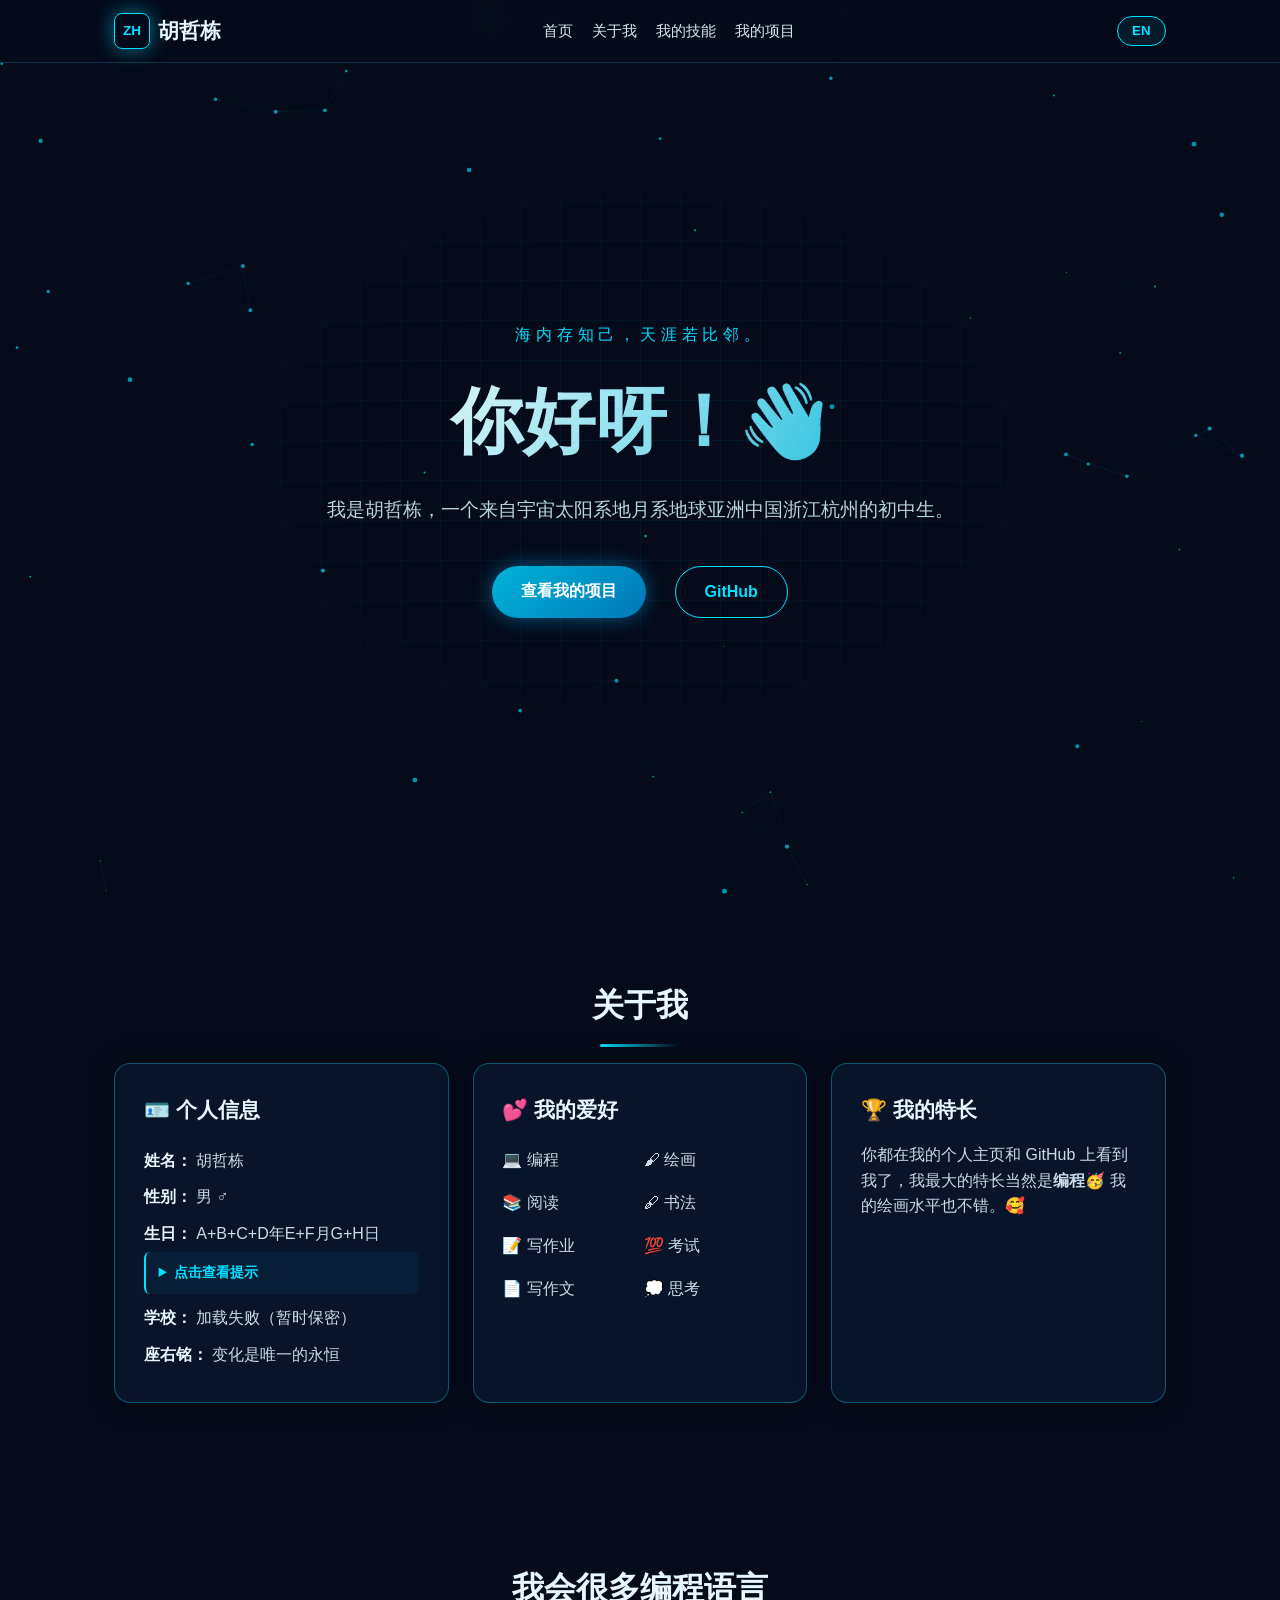
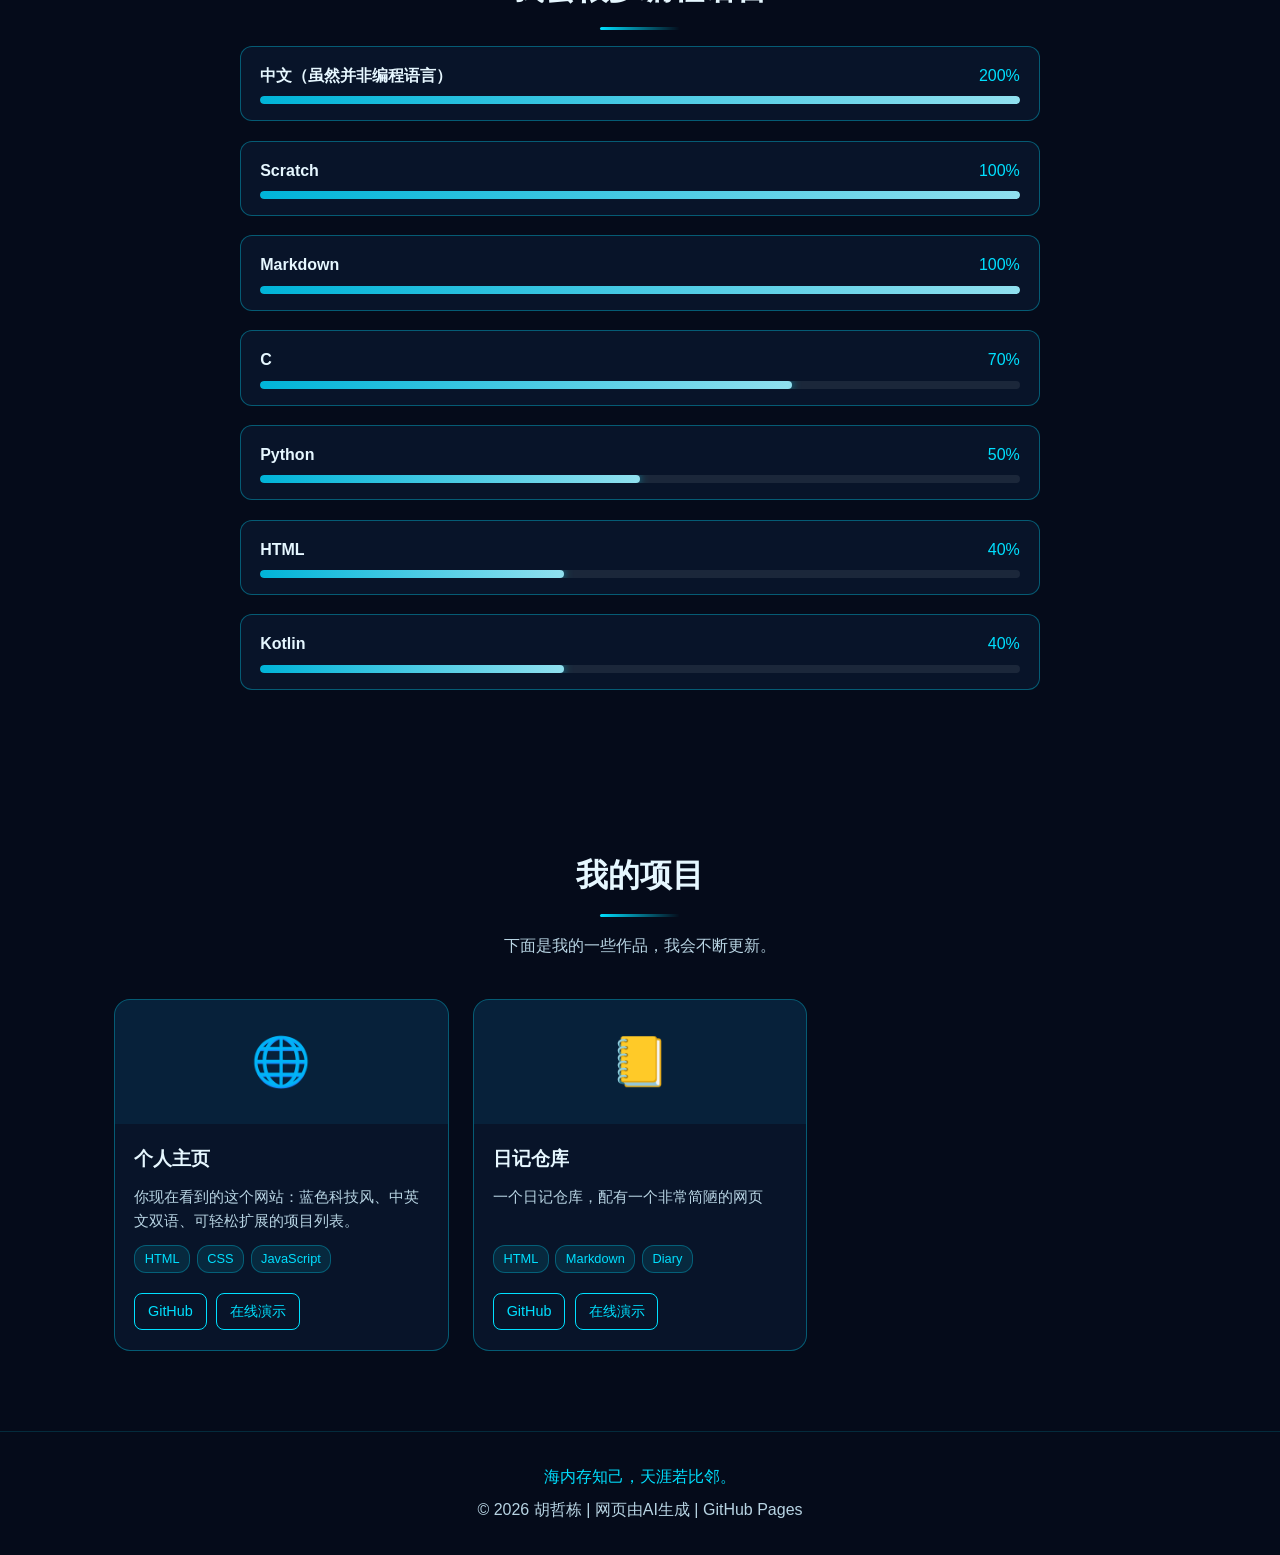
==== index.html @ 6ff2ed5d "修正了index.html的一些表达错误" ====
<!DOCTYPE html>
<html lang="zh-CN">
<head>
  <meta charset="UTF-8">
  <meta name="viewport" content="width=device-width, initial-scale=1.0">
  <title>胡哲栋 | Zhedong Hu</title>
  <meta name="description" content="海内存知己，天涯若比邻。胡哲栋的个人主页">
  <link rel="stylesheet" href="css/style.css">
</head>
<body>
  <!-- 背景动画 -->
  <canvas id="bg-canvas"></canvas>
  <div class="bg-grid"></div>

  <!-- 导航栏 -->
  <header class="navbar">
    <div class="nav-container">
      <a href="#home" class="logo">
        <span class="logo-icon">ZH</span>
        <span class="zh">胡哲栋</span>
        <span class="en">Zhedong Hu</span>
      </a>
      <nav class="nav-links">
        <a href="#home"><span class="zh">首页</span><span class="en">Home</span></a>
        <a href="#about"><span class="zh">关于我</span><span class="en">About</span></a>
        <a href="#skills"><span class="zh">我的技能</span><span class="en">Skills</span></a>
        <a href="#projects"><span class="zh">我的项目</span><span class="en">Projects</span></a>
      </nav>
      <button id="lang-toggle" class="lang-btn" aria-label="切换语言">
        <span class="zh">EN</span>
        <span class="en">中文</span>
      </button>
    </div>
  </header>

  <!-- 首页 Hero -->
  <section id="home" class="hero">
    <div class="hero-content">
      <p class="hero-theme">
        <span class="zh">海内存知己，天涯若比邻。</span>
        <span class="en">A bosom friend afar brings a distant land near.</span>
      </p>
      <h1 class="hero-title">
        <span class="zh">你好呀！👋</span>
        <span class="en">Hello there! 👋</span>
      </h1>
      <p class="hero-subtitle">
        <span class="zh">我是胡哲栋，一个来自宇宙太阳系地月系地球亚洲中国浙江杭州的初中生。</span>
        <span class="en">I'm Zhedong Hu, a junior high school student from Hangzhou, China.</span>
      </p>
      <div class="hero-actions">
        <a href="#projects" class="btn-primary">
          <span class="zh">查看我的项目</span>
          <span class="en">View My Projects</span>
        </a>
        <a href="https://github.com/ZhedongHu" target="_blank" rel="noopener" class="btn-outline">GitHub</a>
      </div>
    </div>
  </section>

  <!-- 关于我 -->
  <section id="about" class="section">
    <h2 class="section-title">
      <span class="zh">关于我</span>
      <span class="en">About Me</span>
    </h2>
    <div class="about-grid">
      <div class="card">
        <h3>🪪 <span class="zh">个人信息</span><span class="en">Personal Info</span></h3>
        <ul class="info-list">
          <li>
            <strong><span class="zh">姓名</span><span class="en">Name</span>：</strong>
            <span class="zh">胡哲栋</span>
            <span class="en">Zhedong Hu</span>
          </li>
          <li>
            <strong><span class="zh">性别</span><span class="en">Gender</span>：</strong>
            <span class="zh">男 ♂</span>
            <span class="en">Male ♂</span>
          </li>
          <li>
            <strong><span class="zh">生日</span><span class="en">Birthday</span>：</strong>
            <span class="zh">A+B+C+D年E+F月G+H日</span>
            <span class="en">A+B+C+D year E+F+G+H day</span>
            <details class="birthday-details">
              <summary><span class="zh">点击查看提示</span><span class="en">Hints</span></summary>
              <ol class="zh">
                <li>A 是最小的四位数；</li>
                <li>B 是最大的三位数；</li>
                <li>C 既不是质数，也不是合数；</li>
                <li>D+E-C=D；</li>
                <li>D=13；</li>
                <li>F 是圆周率小数点后第 5 位；</li>
                <li>G+H 保密。</li>
              </ol>
              <ol class="en">
                <li>A is the smallest four-digit number;</li>
                <li>B is the largest three-digit number;</li>
                <li>C is neither prime nor composite;</li>
                <li>D+E-C = D;</li>
                <li>D = 13;</li>
                <li>F is the 5th digit after the decimal point of π;</li>
                <li>G+H is confidential.</li>
              </ol>
            </details>
          </li>
          <li>
            <strong><span class="zh">学校</span><span class="en">School</span>：</strong>
            <span class="zh">加载失败（暂时保密）</span>
            <span class="en">Loading failed (temporarily undisclosed)</span>
          </li>
          <li>
            <strong><span class="zh">座右铭</span><span class="en">Motto</span>：</strong>
            <span class="zh">变化是唯一的永恒</span>
            <span class="en">Change is the only constant</span>
          </li>
        </ul>
      </div>

      <div class="card">
        <h3>💕 <span class="zh">我的爱好</span><span class="en">My Hobbies</span></h3>
        <ul class="hobby-list">
          <li>💻 <span class="zh">编程</span><span class="en">Programming</span></li>
          <li>🖌 <span class="zh">绘画</span><span class="en">Drawing</span></li>
          <li>📚 <span class="zh">阅读</span><span class="en">Reading</span></li>
          <li>🖋 <span class="zh">书法</span><span class="en">Calligraphy</span></li>
          <li>📝 <span class="zh">写作业</span><span class="en">Doing homework</span></li>
          <li>💯 <span class="zh">考试</span><span class="en">Taking exams</span></li>
          <li>📄 <span class="zh">写作文</span><span class="en">Writing essays</span></li>
          <li>💭 <span class="zh">思考</span><span class="en">Thinking</span></li>
        </ul>
      </div>

      <div class="card">
        <h3>🏆 <span class="zh">我的特长</span><span class="en">My Specialties</span></h3>
        <p class="specialty-text">
          <span class="zh">你都在我的个人主页和 GitHub 上看到我了，我最大的特长当然是<strong>编程</strong>🥳 我的绘画水平也不错。🥰</span>
          <span class="en">Since you've seen me on GitHub, my biggest specialty is, of course, <strong>programming</strong> 🥳 My drawing skills are not bad either. 🥰</span>
        </p>
      </div>
    </div>
  </section>

  <!-- 技能 -->
  <section id="skills" class="section">
    <h2 class="section-title">
      <span class="zh">我会很多编程语言</span>
      <span class="en">Programming Languages</span>
    </h2>
    <div class="skills-container">
      <div class="skill">
        <div class="skill-top">
          <span class="skill-name"><span class="zh">中文（虽然并非编程语言）</span><span class="en">Chinese(It's not a program language)</span></span>
          <span class="skill-level">200%</span>
        </div>
        <div class="skill-bar"><div class="skill-fill" style="width:100%"></div></div>
      </div>
      <div class="skill">
        <div class="skill-top">
          <span class="skill-name">Scratch</span>
          <span class="skill-level">100%</span>
        </div>
        <div class="skill-bar"><div class="skill-fill" style="width:100%"></div></div>
      </div>
      <div class="skill">
        <div class="skill-top">
          <span class="skill-name">Markdown</span>
          <span class="skill-level">100%</span>
        </div>
        <div class="skill-bar"><div class="skill-fill" style="width:100%"></div></div>
      </div>
      <div class="skill">
        <div class="skill-top">
          <span class="skill-name">C</span>
          <span class="skill-level">70%</span>
        </div>
        <div class="skill-bar"><div class="skill-fill" style="width:70%"></div></div>
      </div>
      <div class="skill">
        <div class="skill-top">
          <span class="skill-name">Python</span>
          <span class="skill-level">50%</span>
        </div>
        <div class="skill-bar"><div class="skill-fill" style="width:50%"></div></div>
      </div>
      <div class="skill">
        <div class="skill-top">
          <span class="skill-name">HTML</span>
          <span class="skill-level">40%</span>
        </div>
        <div class="skill-bar"><div class="skill-fill" style="width:40%"></div></div>
      </div>
      <div class="skill">
        <div class="skill-top">
          <span class="skill-name">Kotlin</span>
          <span class="skill-level">40%</span>
        </div>
        <div class="skill-bar"><div class="skill-fill" style="width:40%"></div></div>
      </div>
    </div>
  </section>

  <!-- 我的项目 -->
  <section id="projects" class="section">
    <h2 class="section-title">
      <span class="zh">我的项目</span>
      <span class="en">My Projects</span>
    </h2>
    <p class="section-subtitle">
      <span class="zh">下面是我的一些作品，我会不断更新。</span>
      <span class="en">Some of my work. I will keep updating.</span>
    </p>
    <div id="projects-grid" class="projects-grid"></div>
  </section>

  <!-- 页脚 -->
  <footer>
    <p class="footer-theme">
      <span class="zh">海内存知己，天涯若比邻。</span>
      <span class="en">A bosom friend afar brings a distant land near.</span>
    </p>
    <p>© 2026 <span class="zh">胡哲栋 | 网页由AI生成</span><span class="en">Zhedong Hu | This webpage is entirely generated by AI</span> | GitHub Pages</p>
  </footer>

  <script src="js/projects.js"></script>
  <script src="js/script.js"></script>
</body>
</html>
---- css/style.css ----
:root {
  --bg-deep: #050b1a;
  --bg-card: rgba(10, 25, 47, 0.75);
  --blue-1: #0a1128;
  --blue-2: #0d1b2a;
  --blue-3: #1b2a41;
  --cyan: #00e0ff;
  --blue: #0077b6;
  --light: #e6f7ff;
  --text: #d6e6f5;
  --border: rgba(0, 224, 255, 0.35);
  --glow: 0 0 20px rgba(0, 224, 255, 0.5);
}

* {
  margin: 0;
  padding: 0;
  box-sizing: border-box;
}

html {
  scroll-behavior: smooth;
}

body {
  font-family: "Segoe UI", "PingFang SC", "Microsoft YaHei", sans-serif;
  background: var(--bg-deep);
  color: var(--text);
  overflow-x: hidden;
  line-height: 1.6;
}

/* 双语显示控制 */
html[lang="zh-CN"] .en,
html[lang="zh"] .en {
  display: none !important;
}

html[lang="en"] .zh {
  display: none !important;
}

/* 背景 */
#bg-canvas {
  position: fixed;
  inset: 0;
  z-index: -2;
}

.bg-grid {
  position: fixed;
  inset: 0;
  z-index: -1;
  background-image:
    linear-gradient(rgba(0, 180, 255, 0.08) 1px, transparent 1px),
    linear-gradient(90deg, rgba(0, 180, 255, 0.08) 1px, transparent 1px);
  background-size: 40px 40px;
  mask-image: radial-gradient(ellipse at center, rgba(0, 0, 0, 1) 0%, rgba(0, 0, 0, 0) 75%);
  -webkit-mask-image: radial-gradient(ellipse at center, rgba(0, 0, 0, 1) 0%, rgba(0, 0, 0, 0) 75%);
}

/* 导航栏 */
.navbar {
  position: fixed;
  top: 0;
  left: 0;
  right: 0;
  z-index: 100;
  backdrop-filter: blur(10px);
  -webkit-backdrop-filter: blur(10px);
  background: rgba(5, 11, 26, 0.75);
  border-bottom: 1px solid rgba(0, 224, 255, 0.2);
}

.nav-container {
  max-width: 1100px;
  margin: 0 auto;
  display: flex;
  align-items: center;
  justify-content: space-between;
  padding: 0.8rem 1.5rem;
  gap: 1rem;
  flex-wrap: wrap;
}

.logo {
  font-size: 1.3rem;
  font-weight: 700;
  color: var(--light);
  text-decoration: none;
  display: flex;
  align-items: center;
  gap: 0.5rem;
}

.logo-icon {
  width: 36px;
  height: 36px;
  border: 1px solid var(--cyan);
  border-radius: 8px;
  display: grid;
  place-items: center;
  color: var(--cyan);
  box-shadow: var(--glow);
  font-size: 0.85rem;
}

.nav-links {
  display: flex;
  gap: 1.2rem;
  flex-wrap: wrap;
}

.nav-links a {
  color: var(--text);
  text-decoration: none;
  font-size: 0.95rem;
  transition: 0.3s;
}

.nav-links a:hover {
  color: var(--cyan);
  text-shadow: 0 0 8px var(--cyan);
}

.lang-btn {
  background: rgba(0, 224, 255, 0.08);
  border: 1px solid var(--cyan);
  color: var(--cyan);
  padding: 0.4rem 0.9rem;
  border-radius: 20px;
  cursor: pointer;
  font-weight: 600;
  transition: 0.3s;
  white-space: nowrap;
}

.lang-btn:hover {
  background: var(--cyan);
  color: #02111f;
  box-shadow: var(--glow);
}

/* Hero */
.hero {
  min-height: 100vh;
  display: flex;
  align-items: center;
  justify-content: center;
  text-align: center;
  padding: 6rem 1.5rem 3rem;
}

.hero-content {
  max-width: 800px;
}

.hero-theme {
  color: var(--cyan);
  letter-spacing: 0.3rem;
  font-size: 1rem;
  margin-bottom: 1rem;
}

.hero-title {
  font-size: clamp(2.5rem, 6vw, 4.5rem);
  background: linear-gradient(120deg, #ffffff, #90e0ef, #00b4d8);
  -webkit-background-clip: text;
  background-clip: text;
  color: transparent;
  margin-bottom: 1rem;
}

.hero-subtitle {
  font-size: 1.2rem;
  color: #b8d4e3;
  margin-bottom: 2rem;
}

.hero-actions {
  display: flex;
  justify-content: center;
  flex-wrap: wrap;
  gap: 0.8rem;
}

.btn-primary,
.btn-outline {
  display: inline-block;
  padding: 0.75rem 1.8rem;
  border-radius: 30px;
  text-decoration: none;
  margin: 0.5rem;
  font-weight: 600;
  transition: 0.3s;
}

.btn-primary {
  background: linear-gradient(135deg, #00b4d8, #0077b6);
  color: #fff;
  box-shadow: 0 0 20px rgba(0, 180, 255, 0.45);
}

.btn-primary:hover {
  transform: translateY(-2px);
  box-shadow: 0 0 30px rgba(0, 224, 255, 0.7);
}

.btn-outline {
  border: 1px solid var(--cyan);
  color: var(--cyan);
  background: transparent;
}

.btn-outline:hover {
  background: rgba(0, 224, 255, 0.1);
  box-shadow: 0 0 20px rgba(0, 224, 255, 0.3);
}

/* 通用 Section */
.section {
  max-width: 1100px;
  margin: 0 auto;
  padding: 5rem 1.5rem;
}

.section-title {
  font-size: 2rem;
  text-align: center;
  margin-bottom: 1rem;
  color: var(--light);
  position: relative;
}

.section-title::after {
  content: "";
  display: block;
  width: 80px;
  height: 3px;
  margin: 0.8rem auto 0;
  background: linear-gradient(90deg, var(--cyan), transparent);
  border-radius: 2px;
}

.section-subtitle {
  text-align: center;
  color: #b8d4e3;
  margin-bottom: 2.5rem;
}

/* 卡片 */
.card {
  background: var(--bg-card);
  border: 1px solid var(--border);
  border-radius: 16px;
  padding: 1.8rem;
  backdrop-filter: blur(10px);
  -webkit-backdrop-filter: blur(10px);
  box-shadow: 0 0 30px rgba(0, 0, 0, 0.35);
  transition: 0.3s;
}

.card:hover {
  border-color: var(--cyan);
  box-shadow: 0 0 30px rgba(0, 224, 255, 0.15);
  transform: translateY(-3px);
}

.about-grid {
  display: grid;
  grid-template-columns: repeat(auto-fit, minmax(280px, 1fr));
  gap: 1.5rem;
}

.card h3 {
  color: var(--light);
  margin-bottom: 1rem;
  font-size: 1.3rem;
}

.info-list {
  list-style: none;
}

.info-list li {
  padding: 0.35rem 0;
  color: #c9dce8;
}

.info-list strong {
  color: var(--light);
}

.birthday-details {
  margin-top: 0.3rem;
  background: rgba(0, 180, 255, 0.06);
  border-left: 2px solid var(--cyan);
  padding: 0.6rem 0.8rem;
  border-radius: 6px;
  font-size: 0.9rem;
}

.birthday-details summary {
  cursor: pointer;
  color: var(--cyan);
  font-weight: 600;
}

.birthday-details ol {
  margin-left: 1.2rem;
  padding-top: 0.4rem;
}

.hobby-list {
  list-style: none;
  display: grid;
  grid-template-columns: 1fr 1fr;
  gap: 0.5rem;
}

.hobby-list li {
  padding: 0.3rem 0;
  color: #c9dce8;
}

.specialty-text {
  color: #c9dce8;
}

/* 技能 */
.skills-container {
  display: flex;
  flex-direction: column;
  gap: 1.2rem;
  max-width: 800px;
  margin: 0 auto;
}

.skill {
  background: var(--bg-card);
  border: 1px solid var(--border);
  border-radius: 12px;
  padding: 1rem 1.2rem;
}

.skill-top {
  display: flex;
  justify-content: space-between;
  margin-bottom: 0.5rem;
}

.skill-name {
  font-weight: 600;
  color: var(--light);
}

.skill-level {
  color: var(--cyan);
}

.skill-bar {
  height: 8px;
  background: rgba(255, 255, 255, 0.08);
  border-radius: 4px;
  overflow: hidden;
}

.skill-fill {
  height: 100%;
  background: linear-gradient(90deg, #00b4d8, #90e0ef);
  box-shadow: 0 0 10px rgba(0, 224, 255, 0.6);
  border-radius: 4px;
  transition: width 1.2s ease;
}

/* 项目 */
.projects-grid {
  display: grid;
  grid-template-columns: repeat(auto-fill, minmax(280px, 1fr));
  gap: 1.5rem;
}

.project-card {
  background: var(--bg-card);
  border: 1px solid var(--border);
  border-radius: 16px;
  overflow: hidden;
  display: flex;
  flex-direction: column;
  transition: 0.3s;
}

.project-card:hover {
  transform: translateY(-6px);
  border-color: var(--cyan);
  box-shadow: 0 0 30px rgba(0, 224, 255, 0.18);
}

.project-icon {
  font-size: 3rem;
  padding: 1.5rem;
  text-align: center;
  background: rgba(0, 180, 255, 0.08);
}

.project-image img {
  width: 100%;
  height: 160px;
  object-fit: cover;
  display: block;
}

.project-body {
  padding: 1.2rem;
  display: flex;
  flex-direction: column;
  gap: 0.7rem;
  flex: 1;
}

.project-body h3 {
  color: var(--light);
}

.project-body p {
  color: #b8d4e3;
  font-size: 0.95rem;
  flex: 1;
}

.project-tags {
  display: flex;
  flex-wrap: wrap;
  gap: 0.4rem;
}

.tag {
  background: rgba(0, 224, 255, 0.1);
  border: 1px solid rgba(0, 224, 255, 0.3);
  color: var(--cyan);
  padding: 0.2rem 0.6rem;
  border-radius: 12px;
  font-size: 0.8rem;
}

.project-links {
  display: flex;
  gap: 0.6rem;
  margin-top: 0.5rem;
}

.project-links a {
  text-decoration: none;
  font-size: 0.9rem;
  padding: 0.4rem 0.8rem;
  border-radius: 8px;
  border: 1px solid var(--cyan);
  color: var(--cyan);
  transition: 0.3s;
}

.project-links a:hover {
  background: var(--cyan);
  color: #02111f;
  box-shadow: var(--glow);
}

.empty-tip {
  text-align: center;
  color: #b8d4e3;
  padding: 2rem;
}

/* 页脚 */
footer {
  text-align: center;
  padding: 2rem 1.5rem;
  border-top: 1px solid rgba(0, 224, 255, 0.15);
  color: #b8d4e3;
}

.footer-theme {
  color: var(--cyan);
  margin-bottom: 0.5rem;
}

/* 响应式 */
@media (max-width: 700px) {
  .nav-container {
    flex-direction: column;
    gap: 0.5rem;
  }

  .nav-links {
    gap: 0.6rem;
    justify-content: center;
  }

  .hero {
    min-height: 90vh;
  }
}
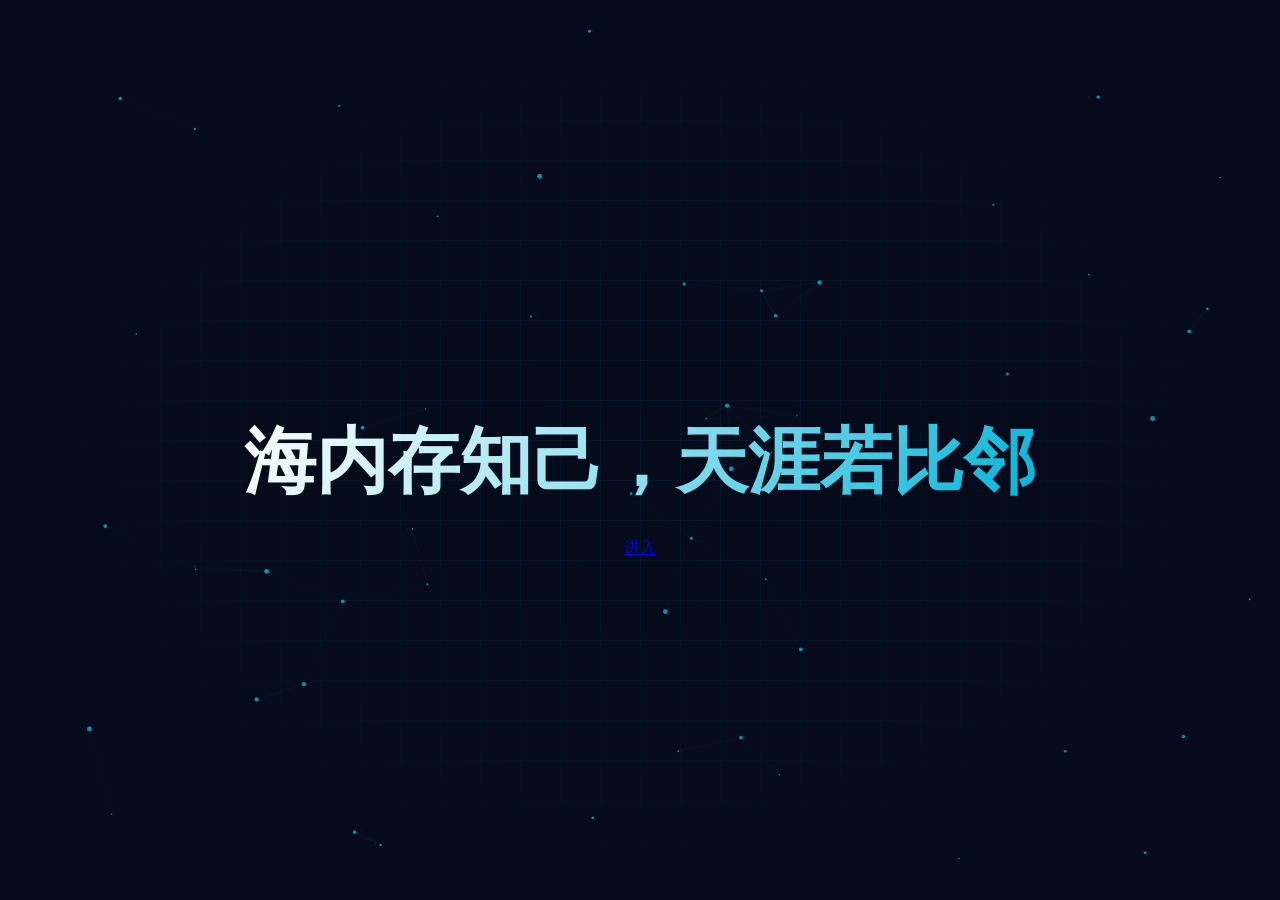
==== commit 37dc2aa8: "增加了起始页" ====
--- a/index.html
+++ b/index.html
@@ -12,215 +12,18 @@
   <canvas id="bg-canvas"></canvas>
   <div class="bg-grid"></div>
 
-  <!-- 导航栏 -->
-  <header class="navbar">
-    <div class="nav-container">
-      <a href="#home" class="logo">
-        <span class="logo-icon">ZH</span>
-        <span class="zh">胡哲栋</span>
-        <span class="en">Zhedong Hu</span>
-      </a>
-      <nav class="nav-links">
-        <a href="#home"><span class="zh">首页</span><span class="en">Home</span></a>
-        <a href="#about"><span class="zh">关于我</span><span class="en">About</span></a>
-        <a href="#skills"><span class="zh">我的技能</span><span class="en">Skills</span></a>
-        <a href="#projects"><span class="zh">我的项目</span><span class="en">Projects</span></a>
-      </nav>
-      <button id="lang-toggle" class="lang-btn" aria-label="切换语言">
-        <span class="zh">EN</span>
-        <span class="en">中文</span>
-      </button>
-    </div>
-  </header>
-
   <!-- 首页 Hero -->
   <section id="home" class="hero">
     <div class="hero-content">
       <p class="hero-theme">
-        <span class="zh">海内存知己，天涯若比邻。</span>
-        <span class="en">A bosom friend afar brings a distant land near.</span>
       </p>
       <h1 class="hero-title">
-        <span class="zh">你好呀！👋</span>
-        <span class="en">Hello there! 👋</span>
+        <span class="zh">海内存知己，天涯若比邻</span>
+        <span class="en">A bosom friend afar brings a distant land near.</span>
       </h1>
-      <p class="hero-subtitle">
-        <span class="zh">我是胡哲栋，一个来自宇宙太阳系地月系地球亚洲中国浙江杭州的初中生。</span>
-        <span class="en">I'm Zhedong Hu, a junior high school student from Hangzhou, China.</span>
-      </p>
-      <div class="hero-actions">
-        <a href="#projects" class="btn-primary">
-          <span class="zh">查看我的项目</span>
-          <span class="en">View My Projects</span>
-        </a>
-        <a href="https://github.com/ZhedongHu" target="_blank" rel="noopener" class="btn-outline">GitHub</a>
-      </div>
+      <a href="homepage.html">进入</a>
     </div>
   </section>
-
-  <!-- 关于我 -->
-  <section id="about" class="section">
-    <h2 class="section-title">
-      <span class="zh">关于我</span>
-      <span class="en">About Me</span>
-    </h2>
-    <div class="about-grid">
-      <div class="card">
-        <h3>🪪 <span class="zh">个人信息</span><span class="en">Personal Info</span></h3>
-        <ul class="info-list">
-          <li>
-            <strong><span class="zh">姓名</span><span class="en">Name</span>：</strong>
-            <span class="zh">胡哲栋</span>
-            <span class="en">Zhedong Hu</span>
-          </li>
-          <li>
-            <strong><span class="zh">性别</span><span class="en">Gender</span>：</strong>
-            <span class="zh">男 ♂</span>
-            <span class="en">Male ♂</span>
-          </li>
-          <li>
-            <strong><span class="zh">生日</span><span class="en">Birthday</span>：</strong>
-            <span class="zh">A+B+C+D年E+F月G+H日</span>
-            <span class="en">A+B+C+D year E+F+G+H day</span>
-            <details class="birthday-details">
-              <summary><span class="zh">点击查看提示</span><span class="en">Hints</span></summary>
-              <ol class="zh">
-                <li>A 是最小的四位数；</li>
-                <li>B 是最大的三位数；</li>
-                <li>C 既不是质数，也不是合数；</li>
-                <li>D+E-C=D；</li>
-                <li>D=13；</li>
-                <li>F 是圆周率小数点后第 5 位；</li>
-                <li>G+H 保密。</li>
-              </ol>
-              <ol class="en">
-                <li>A is the smallest four-digit number;</li>
-                <li>B is the largest three-digit number;</li>
-                <li>C is neither prime nor composite;</li>
-                <li>D+E-C = D;</li>
-                <li>D = 13;</li>
-                <li>F is the 5th digit after the decimal point of π;</li>
-                <li>G+H is confidential.</li>
-              </ol>
-            </details>
-          </li>
-          <li>
-            <strong><span class="zh">学校</span><span class="en">School</span>：</strong>
-            <span class="zh">加载失败（暂时保密）</span>
-            <span class="en">Loading failed (temporarily undisclosed)</span>
-          </li>
-          <li>
-            <strong><span class="zh">座右铭</span><span class="en">Motto</span>：</strong>
-            <span class="zh">变化是唯一的永恒</span>
-            <span class="en">Change is the only constant</span>
-          </li>
-        </ul>
-      </div>
-
-      <div class="card">
-        <h3>💕 <span class="zh">我的爱好</span><span class="en">My Hobbies</span></h3>
-        <ul class="hobby-list">
-          <li>💻 <span class="zh">编程</span><span class="en">Programming</span></li>
-          <li>🖌 <span class="zh">绘画</span><span class="en">Drawing</span></li>
-          <li>📚 <span class="zh">阅读</span><span class="en">Reading</span></li>
-          <li>🖋 <span class="zh">书法</span><span class="en">Calligraphy</span></li>
-          <li>📝 <span class="zh">写作业</span><span class="en">Doing homework</span></li>
-          <li>💯 <span class="zh">考试</span><span class="en">Taking exams</span></li>
-          <li>📄 <span class="zh">写作文</span><span class="en">Writing essays</span></li>
-          <li>💭 <span class="zh">思考</span><span class="en">Thinking</span></li>
-        </ul>
-      </div>
-
-      <div class="card">
-        <h3>🏆 <span class="zh">我的特长</span><span class="en">My Specialties</span></h3>
-        <p class="specialty-text">
-          <span class="zh">你都在我的个人主页和 GitHub 上看到我了，我最大的特长当然是<strong>编程</strong>🥳 我的绘画水平也不错。🥰</span>
-          <span class="en">Since you've seen me on GitHub, my biggest specialty is, of course, <strong>programming</strong> 🥳 My drawing skills are not bad either. 🥰</span>
-        </p>
-      </div>
-    </div>
-  </section>
-
-  <!-- 技能 -->
-  <section id="skills" class="section">
-    <h2 class="section-title">
-      <span class="zh">我会很多编程语言</span>
-      <span class="en">Programming Languages</span>
-    </h2>
-    <div class="skills-container">
-      <div class="skill">
-        <div class="skill-top">
-          <span class="skill-name"><span class="zh">中文（虽然并非编程语言）</span><span class="en">Chinese(It's not a program language)</span></span>
-          <span class="skill-level">200%</span>
-        </div>
-        <div class="skill-bar"><div class="skill-fill" style="width:100%"></div></div>
-      </div>
-      <div class="skill">
-        <div class="skill-top">
-          <span class="skill-name">Scratch</span>
-          <span class="skill-level">100%</span>
-        </div>
-        <div class="skill-bar"><div class="skill-fill" style="width:100%"></div></div>
-      </div>
-      <div class="skill">
-        <div class="skill-top">
-          <span class="skill-name">Markdown</span>
-          <span class="skill-level">100%</span>
-        </div>
-        <div class="skill-bar"><div class="skill-fill" style="width:100%"></div></div>
-      </div>
-      <div class="skill">
-        <div class="skill-top">
-          <span class="skill-name">C</span>
-          <span class="skill-level">70%</span>
-        </div>
-        <div class="skill-bar"><div class="skill-fill" style="width:70%"></div></div>
-      </div>
-      <div class="skill">
-        <div class="skill-top">
-          <span class="skill-name">Python</span>
-          <span class="skill-level">50%</span>
-        </div>
-        <div class="skill-bar"><div class="skill-fill" style="width:50%"></div></div>
-      </div>
-      <div class="skill">
-        <div class="skill-top">
-          <span class="skill-name">HTML</span>
-          <span class="skill-level">40%</span>
-        </div>
-        <div class="skill-bar"><div class="skill-fill" style="width:40%"></div></div>
-      </div>
-      <div class="skill">
-        <div class="skill-top">
-          <span class="skill-name">Kotlin</span>
-          <span class="skill-level">40%</span>
-        </div>
-        <div class="skill-bar"><div class="skill-fill" style="width:40%"></div></div>
-      </div>
-    </div>
-  </section>
-
-  <!-- 我的项目 -->
-  <section id="projects" class="section">
-    <h2 class="section-title">
-      <span class="zh">我的项目</span>
-      <span class="en">My Projects</span>
-    </h2>
-    <p class="section-subtitle">
-      <span class="zh">下面是我的一些作品，我会不断更新。</span>
-      <span class="en">Some of my work. I will keep updating.</span>
-    </p>
-    <div id="projects-grid" class="projects-grid"></div>
-  </section>
-
-  <!-- 页脚 -->
-  <footer>
-    <p class="footer-theme">
-      <span class="zh">海内存知己，天涯若比邻。</span>
-      <span class="en">A bosom friend afar brings a distant land near.</span>
-    </p>
-    <p>© 2026 <span class="zh">胡哲栋 | 网页由AI生成</span><span class="en">Zhedong Hu | This webpage is entirely generated by AI</span> | GitHub Pages</p>
-  </footer>
 
   <script src="js/projects.js"></script>
   <script src="js/script.js"></script>
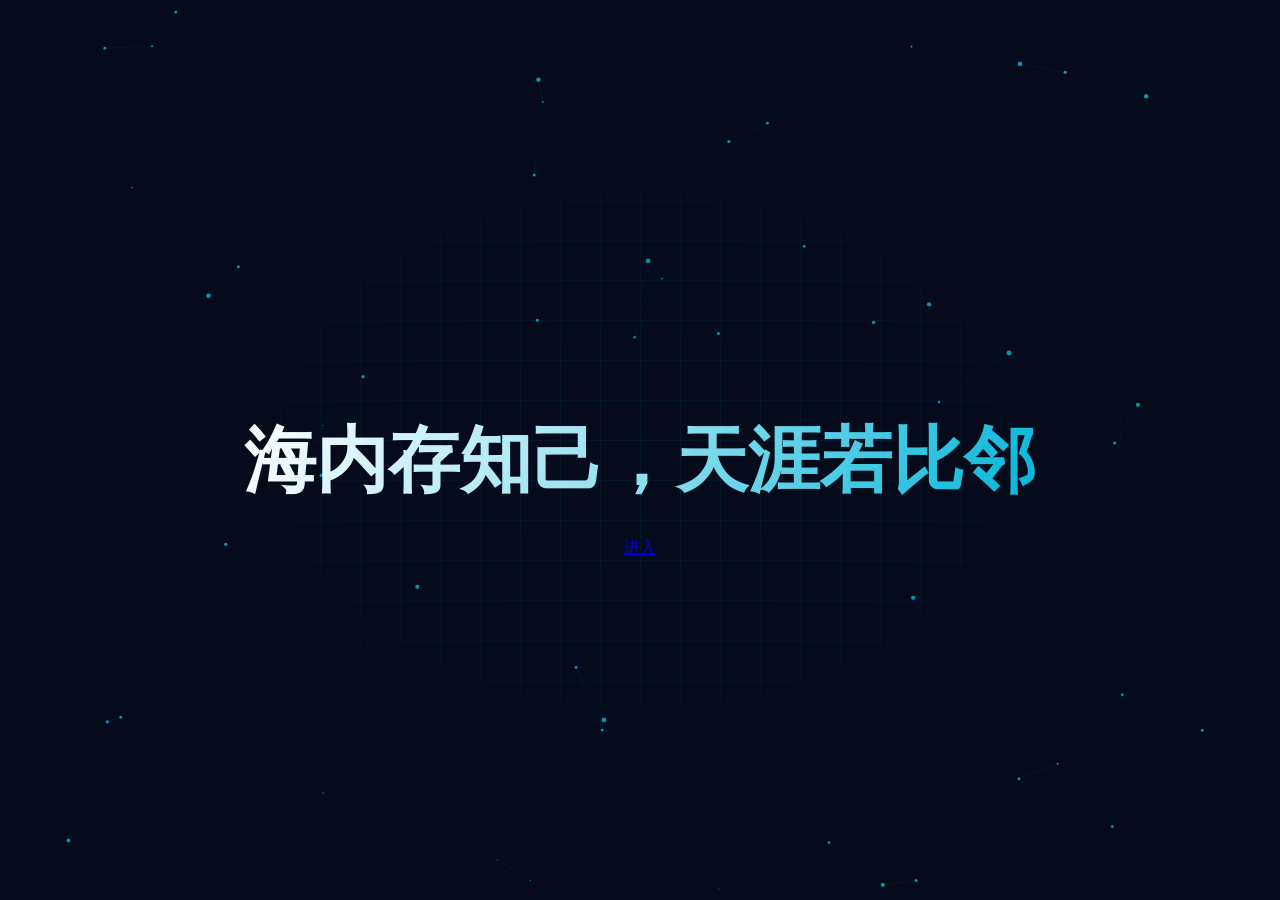
==== commit 66d3c02e: "试试看" ====
--- a/index.html
+++ b/index.html
@@ -21,7 +21,7 @@
         <span class="zh">海内存知己，天涯若比邻</span>
         <span class="en">A bosom friend afar brings a distant land near.</span>
       </h1>
-      <a href="homepage.html">进入</a>
+      <a href ="homepage.html" class="btm-primary">进入</a>
     </div>
   </section>
 
--- a/css/style.css
+++ b/css/style.css
@@ -23,7 +23,6 @@
 }
 
 body {
-  font-family: "Segoe UI", "PingFang SC", "Microsoft YaHei", sans-serif;
   background: var(--bg-deep);
   color: var(--text);
   overflow-x: hidden;
@@ -499,4 +498,4 @@
   .hero {
     min-height: 90vh;
   }
-}+}
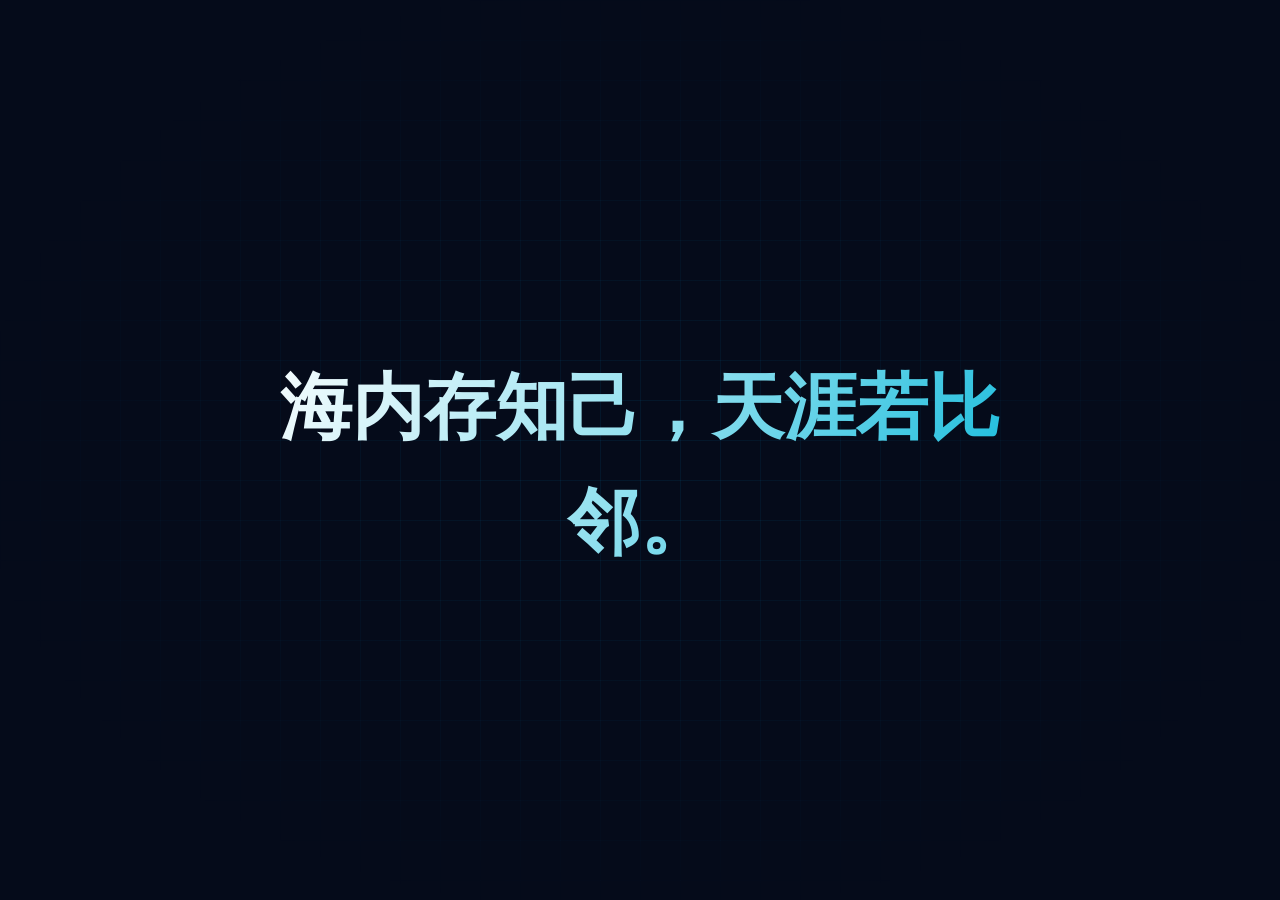
==== commit 5a5bc28b: "修改点击跳转为自动跳转" ====
--- a/index.html
+++ b/index.html
@@ -15,17 +15,16 @@
   <!-- 首页 Hero -->
   <section id="home" class="hero">
     <div class="hero-content">
-      <p class="hero-theme">
-      </p>
       <h1 class="hero-title">
-        <span class="zh">海内存知己，天涯若比邻</span>
-        <span class="en">A bosom friend afar brings a distant land near.</span>
+        <span class="zh">海内存知己，天涯若比邻。</span>
       </h1>
-      <a href ="homepage.html" class="btm-primary">进入</a>
     </div>
   </section>
 
-  <script src="js/projects.js"></script>
-  <script src="js/script.js"></script>
+<script>
+        let jumpTimer = setTimeout(() => {
+            window.location.href = "https://zhedonghu.github.io/new-homepage/homepage.html";
+        }, 5000);
+</script>
 </body>
 </html>
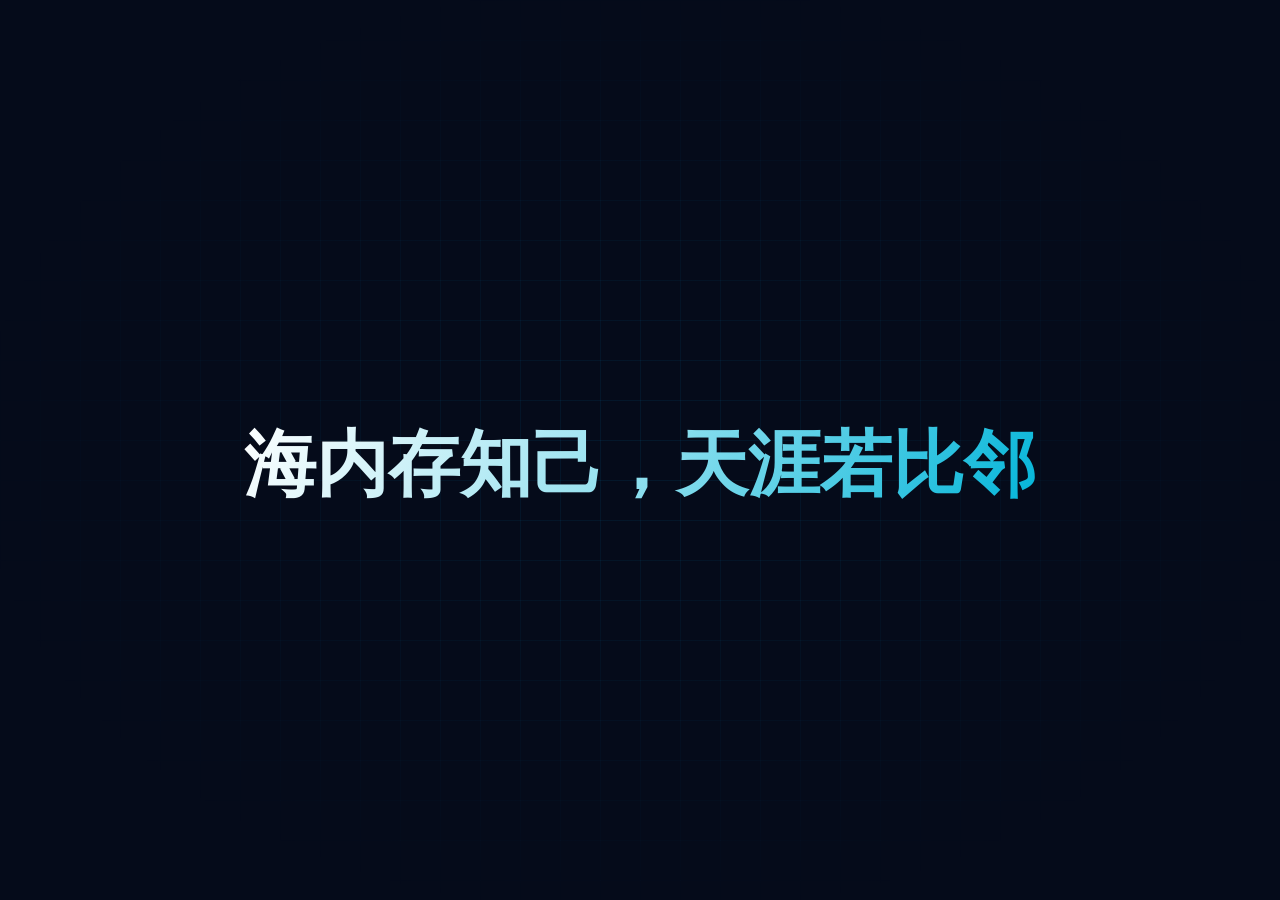
==== commit 1f7bf10e: "去掉了欢迎语的句号，因为这样会导致换行" ====
--- a/index.html
+++ b/index.html
@@ -16,7 +16,7 @@
   <section id="home" class="hero">
     <div class="hero-content">
       <h1 class="hero-title">
-        <span class="zh">海内存知己，天涯若比邻。</span>
+        <span class="zh">海内存知己，天涯若比邻</span>
       </h1>
     </div>
   </section>
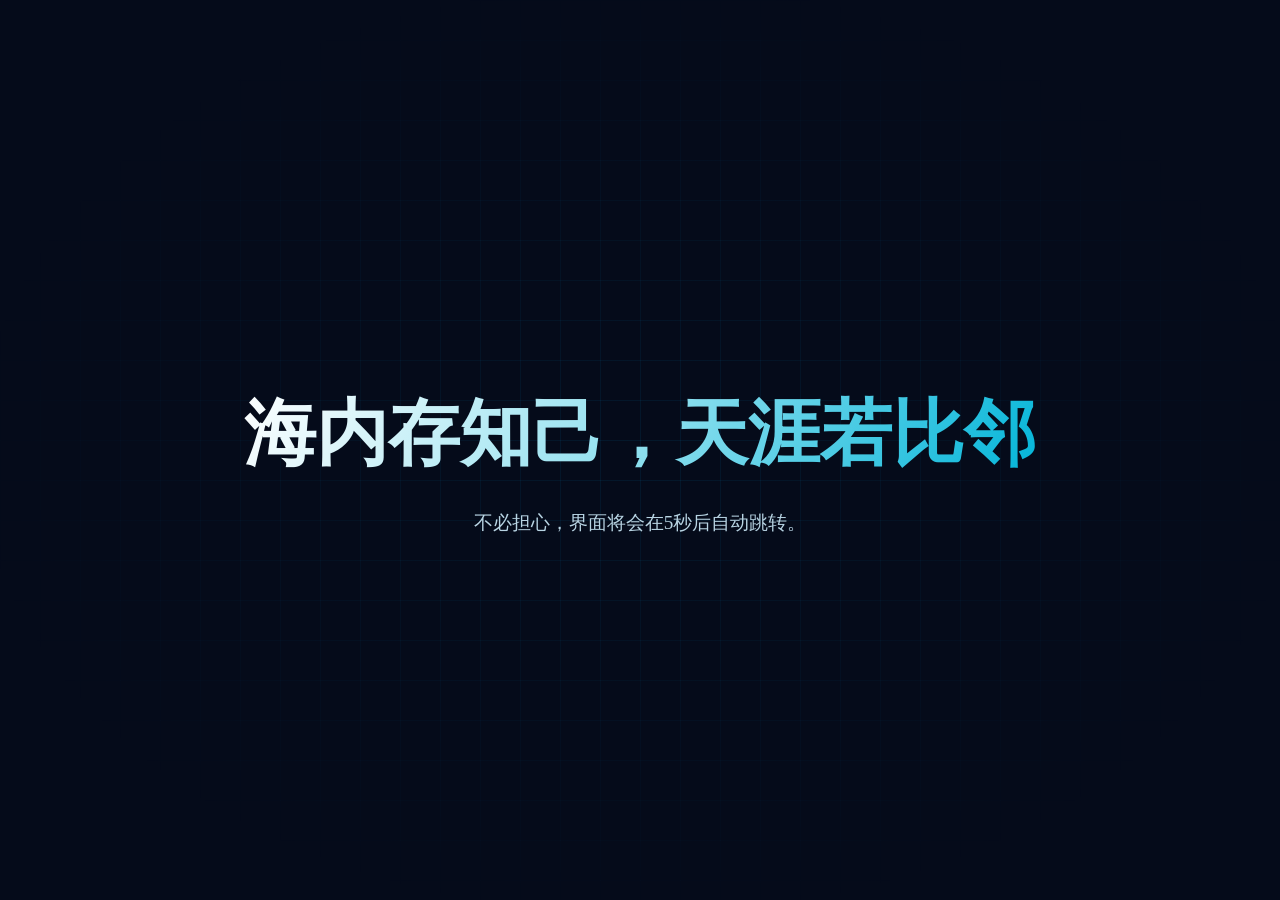
==== commit 43c45897: "增加了自动跳转提示" ====
--- a/index.html
+++ b/index.html
@@ -18,6 +18,9 @@
       <h1 class="hero-title">
         <span class="zh">海内存知己，天涯若比邻</span>
       </h1>
+      <p class="hero-subtitle">
+        <span class="zh">不必担心，界面将会在5秒后自动跳转。</span>
+      </p>
     </div>
   </section>
 
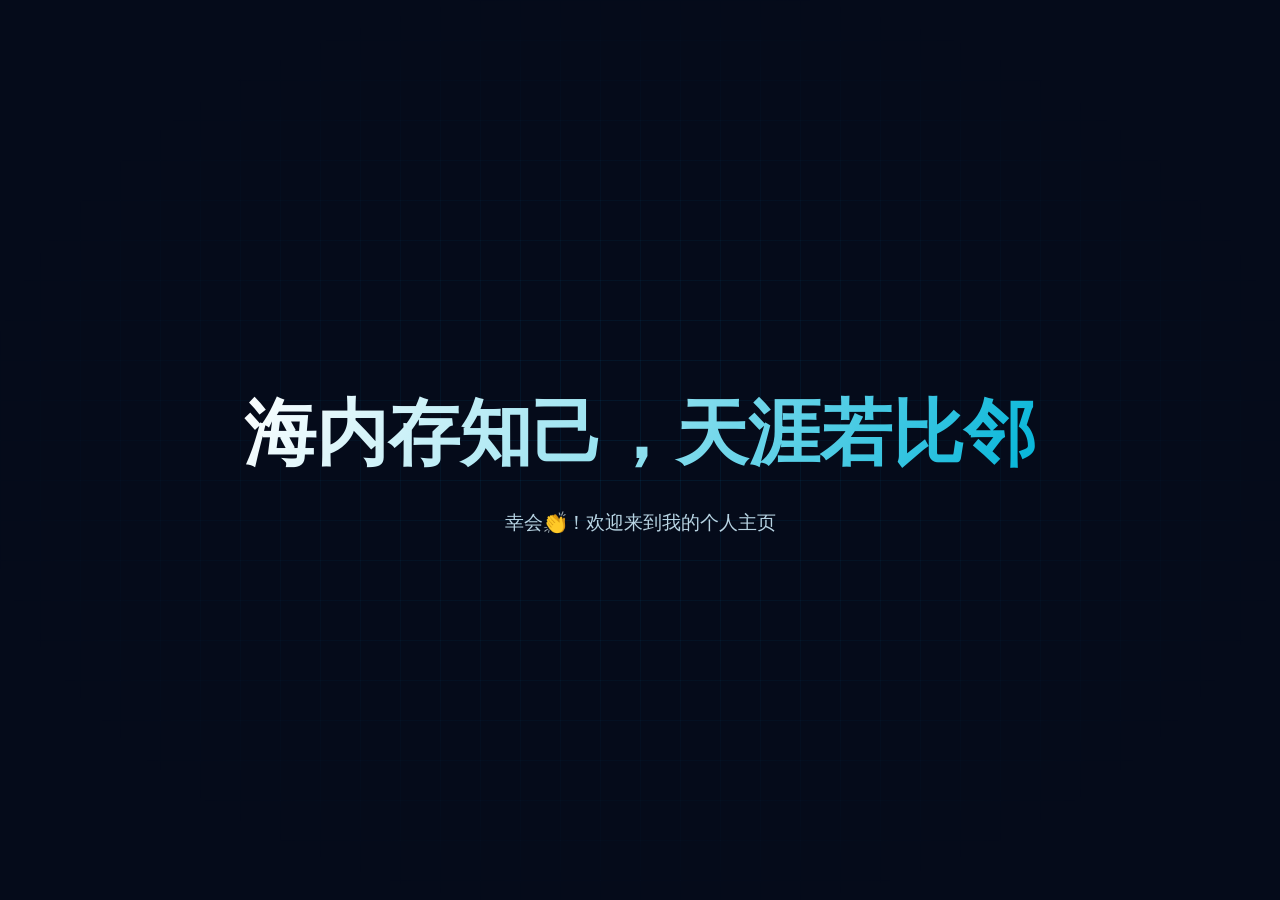
==== commit 09bca837: "修改了欢迎语说明，将自动跳转时间改为3秒" ====
--- a/index.html
+++ b/index.html
@@ -19,15 +19,15 @@
         <span class="zh">海内存知己，天涯若比邻</span>
       </h1>
       <p class="hero-subtitle">
-        <span class="zh">不必担心，界面将会在5秒后自动跳转。</span>
+        <span class="zh">幸会👏！欢迎来到我的个人主页</span>
       </p>
     </div>
   </section>
 
 <script>
         let jumpTimer = setTimeout(() => {
-            window.location.href = "https://zhedonghu.github.io/new-homepage/homepage.html";
-        }, 5000);
+            window.location.href = "https://zhedonghu.github.io/homepage.html";
+        }, 3000);
 </script>
 </body>
 </html>
